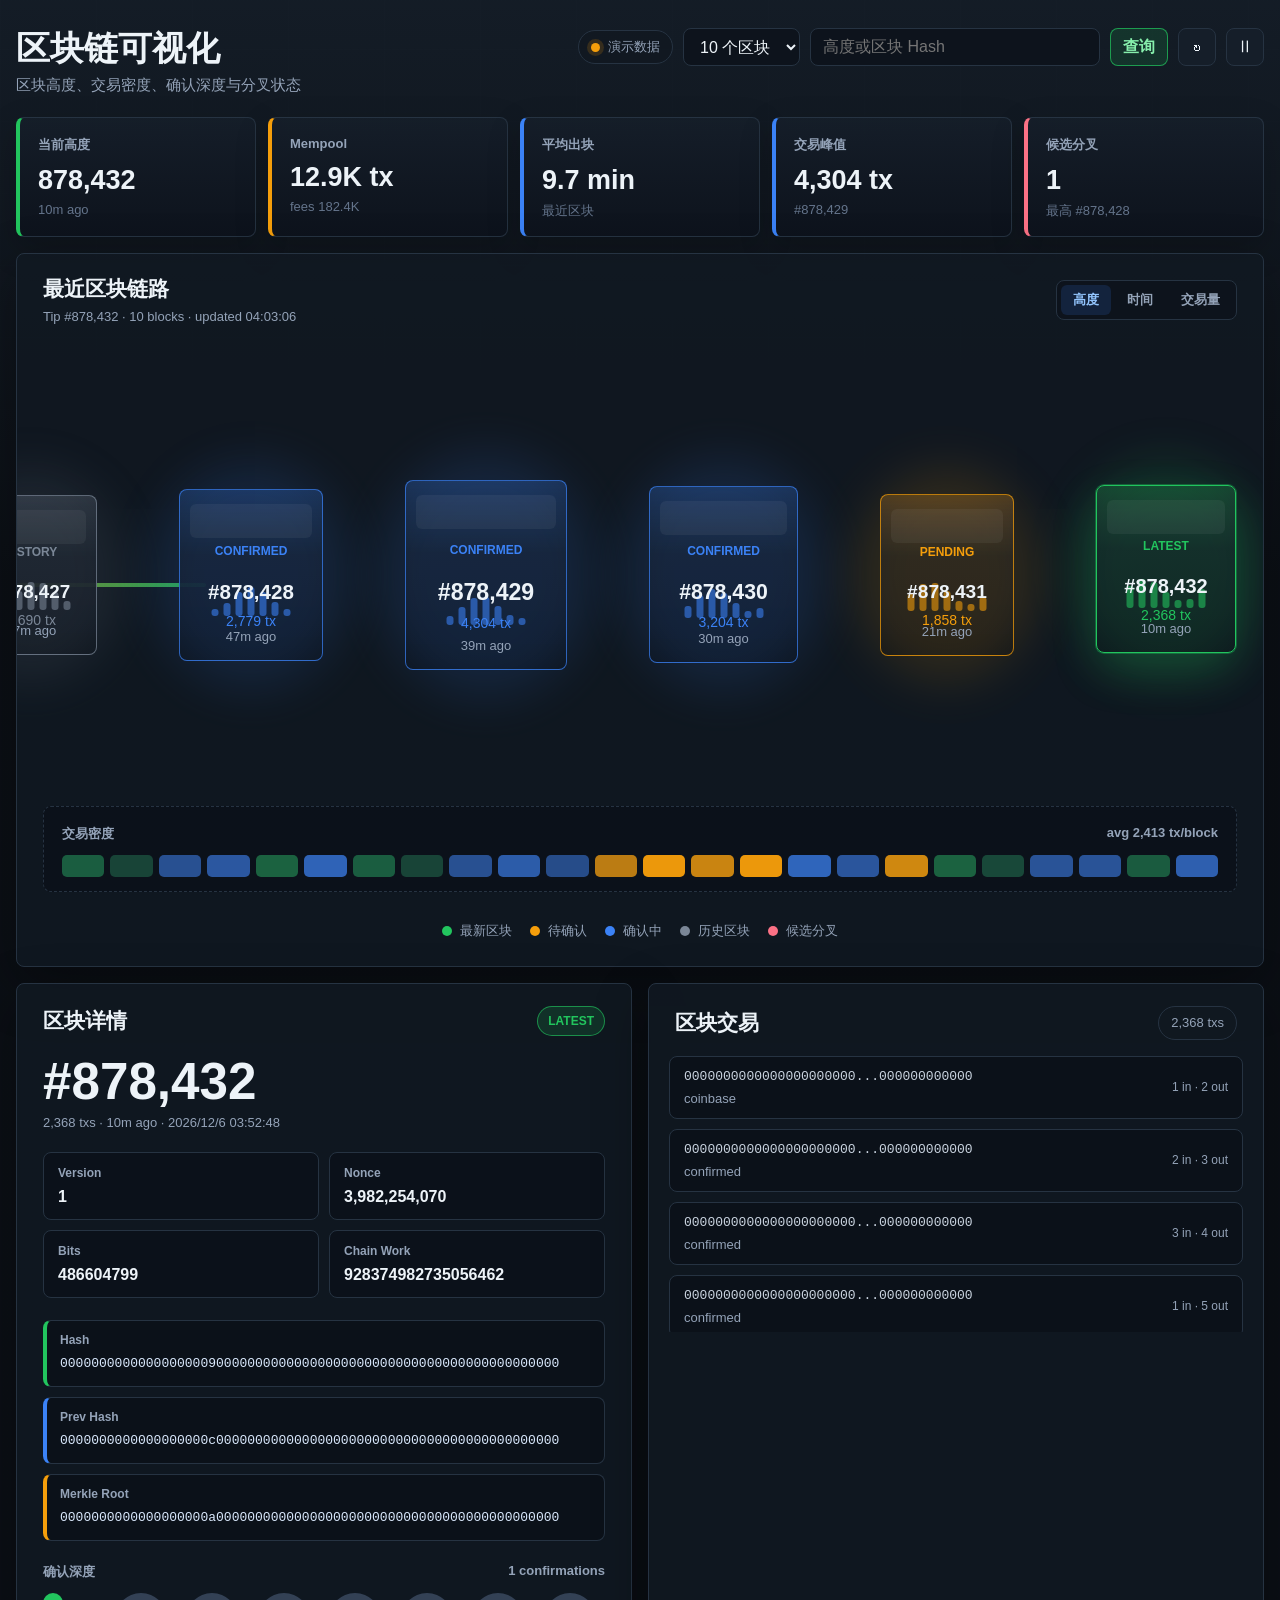
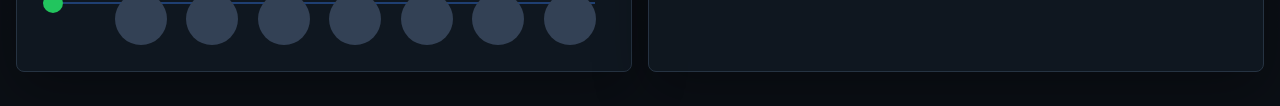
==== src/main/resources/static/block-visualization.html @ 15b97c46 "完善区块可视化、完善RBF手续费替换  待实现手续费估算 根据交易池繁忙和过去平均水平估算" ====
<!doctype html>
<html lang="zh-CN">
<head>
    <meta charset="utf-8">
    <meta name="viewport" content="width=device-width, initial-scale=1">
    <title>区块可视化</title>
    <style>
        :root {
            --bg: #0b0f15;
            --surface: #111821;
            --surface-2: #151e29;
            --surface-3: #1a2431;
            --line: #263342;
            --line-soft: rgba(148, 163, 184, 0.18);
            --text: #edf3f8;
            --muted: #94a3b8;
            --dim: #64748b;
            --green: #22c55e;
            --green-soft: rgba(34, 197, 94, 0.14);
            --amber: #f59e0b;
            --amber-soft: rgba(245, 158, 11, 0.16);
            --blue: #3b82f6;
            --blue-soft: rgba(59, 130, 246, 0.15);
            --red: #fb7185;
            --red-soft: rgba(251, 113, 133, 0.15);
            --gray-soft: rgba(148, 163, 184, 0.14);
            --shadow: 0 18px 55px rgba(0, 0, 0, 0.32);
        }

        * {
            box-sizing: border-box;
        }

        html {
            color-scheme: dark;
        }

        body {
            margin: 0;
            min-height: 100vh;
            background:
                linear-gradient(180deg, rgba(20, 30, 42, 0.84), rgba(11, 15, 21, 0.96) 34%, #0b0f15),
                repeating-linear-gradient(90deg, rgba(148, 163, 184, 0.045) 0 1px, transparent 1px 96px),
                repeating-linear-gradient(0deg, rgba(148, 163, 184, 0.04) 0 1px, transparent 1px 72px);
            color: var(--text);
            font-family: Inter, "Microsoft YaHei UI", "Microsoft YaHei", Arial, sans-serif;
            letter-spacing: 0;
        }

        button,
        input,
        select {
            font: inherit;
        }

        button {
            border: 1px solid var(--line);
            background: var(--surface-2);
            color: var(--text);
            min-height: 38px;
            border-radius: 8px;
            padding: 0 12px;
            cursor: pointer;
        }

        button:hover {
            border-color: rgba(148, 163, 184, 0.58);
            background: #1a2633;
        }

        button.primary {
            border-color: rgba(34, 197, 94, 0.72);
            background: rgba(34, 197, 94, 0.14);
            color: #86efac;
            font-weight: 700;
        }

        button.icon {
            width: 38px;
            padding: 0;
            display: inline-grid;
            place-items: center;
        }

        input,
        select {
            min-height: 38px;
            border: 1px solid var(--line);
            border-radius: 8px;
            background: #0d131c;
            color: var(--text);
            padding: 0 12px;
            outline: none;
        }

        input:focus,
        select:focus,
        button:focus-visible,
        .block-card:focus-visible {
            border-color: var(--blue);
            box-shadow: 0 0 0 3px rgba(59, 130, 246, 0.18);
        }

        .shell {
            width: min(1880px, calc(100vw - 32px));
            margin: 0 auto;
            padding: 28px 0 34px;
        }

        .topbar {
            display: flex;
            align-items: flex-start;
            justify-content: space-between;
            gap: 20px;
            margin-bottom: 22px;
        }

        h1,
        h2,
        h3,
        p {
            margin: 0;
        }

        h1 {
            font-size: 34px;
            line-height: 1.18;
        }

        .subtitle {
            margin-top: 8px;
            color: var(--muted);
            font-size: 15px;
        }

        .toolbar {
            display: flex;
            align-items: center;
            justify-content: flex-end;
            flex-wrap: wrap;
            gap: 10px;
        }

        .search {
            width: 290px;
        }

        .status-pill {
            display: inline-flex;
            align-items: center;
            gap: 8px;
            min-height: 34px;
            padding: 0 12px;
            border: 1px solid var(--line);
            border-radius: 999px;
            background: rgba(17, 24, 33, 0.8);
            color: var(--muted);
            font-size: 13px;
            white-space: nowrap;
        }

        .dot {
            width: 9px;
            height: 9px;
            border-radius: 50%;
            background: var(--dim);
            box-shadow: 0 0 0 4px rgba(100, 116, 139, 0.14);
        }

        .dot.live {
            background: var(--green);
            box-shadow: 0 0 0 4px rgba(34, 197, 94, 0.15);
        }

        .dot.mock {
            background: var(--amber);
            box-shadow: 0 0 0 4px rgba(245, 158, 11, 0.16);
        }

        .metrics {
            display: grid;
            grid-template-columns: repeat(5, minmax(160px, 1fr));
            gap: 12px;
            margin-bottom: 16px;
        }

        .metric {
            min-height: 112px;
            border: 1px solid var(--line);
            border-radius: 8px;
            background: linear-gradient(180deg, rgba(21, 30, 41, 0.94), rgba(13, 19, 28, 0.94));
            padding: 18px 18px 16px;
            box-shadow: 0 12px 34px rgba(0, 0, 0, 0.18);
        }

        .metric[data-tone="green"] {
            border-left: 4px solid var(--green);
        }

        .metric[data-tone="amber"] {
            border-left: 4px solid var(--amber);
        }

        .metric[data-tone="blue"] {
            border-left: 4px solid var(--blue);
        }

        .metric[data-tone="red"] {
            border-left: 4px solid var(--red);
        }

        .metric-label {
            color: var(--muted);
            font-size: 13px;
            font-weight: 700;
        }

        .metric-value {
            margin-top: 12px;
            font-size: 27px;
            font-weight: 800;
            line-height: 1.05;
        }

        .metric-sub {
            margin-top: 8px;
            color: var(--dim);
            font-size: 13px;
        }

        .layout {
            display: grid;
            grid-template-columns: minmax(0, 1fr) minmax(360px, 500px);
            gap: 16px;
            align-items: stretch;
        }

        .stage,
        .inspector,
        .tx-panel {
            border: 1px solid var(--line);
            border-radius: 8px;
            background: rgba(17, 24, 33, 0.88);
            box-shadow: var(--shadow);
        }

        .stage {
            min-height: 560px;
            overflow: hidden;
        }

        .stage-header,
        .inspector-header,
        .tx-header {
            display: flex;
            align-items: center;
            justify-content: space-between;
            gap: 16px;
            padding: 22px 26px 12px;
        }

        .stage-title h2,
        .inspector-header h2,
        .tx-header h2 {
            font-size: 21px;
            line-height: 1.2;
        }

        .meta-line {
            margin-top: 7px;
            color: var(--muted);
            font-size: 13px;
        }

        .segmented {
            display: inline-grid;
            grid-auto-flow: column;
            gap: 4px;
            padding: 4px;
            border: 1px solid var(--line);
            border-radius: 8px;
            background: #0d131c;
        }

        .segment {
            min-height: 30px;
            border: 0;
            border-radius: 6px;
            padding: 0 12px;
            background: transparent;
            color: var(--muted);
            font-size: 13px;
            font-weight: 700;
        }

        .segment.active {
            background: var(--blue-soft);
            color: #93c5fd;
        }

        .chain-wrap {
            position: relative;
            min-height: 380px;
            padding: 72px 32px 44px;
            overflow-x: auto;
            overflow-y: hidden;
        }

        .chain {
            position: relative;
            display: flex;
            align-items: center;
            gap: 82px;
            min-width: 1040px;
            padding: 72px 18px 92px;
        }

        .chain-line {
            position: absolute;
            left: 54px;
            right: 54px;
            top: 50%;
            height: 4px;
            border-radius: 999px;
            background: linear-gradient(90deg, rgba(100, 116, 139, 0.34), rgba(59, 130, 246, 0.7), rgba(245, 158, 11, 0.76), rgba(34, 197, 94, 0.78));
            transform: translateY(-50%);
        }

        .block-card {
            --accent: var(--dim);
            --accent-soft: var(--gray-soft);
            position: relative;
            width: var(--block-size);
            min-width: var(--block-size);
            height: calc(var(--block-size) + 28px);
            border: 1px solid color-mix(in srgb, var(--accent) 72%, transparent);
            border-radius: 8px;
            background:
                linear-gradient(180deg, color-mix(in srgb, var(--accent) 24%, transparent), rgba(18, 26, 36, 0.92) 38%, rgba(13, 19, 28, 0.95));
            color: var(--text);
            cursor: pointer;
            isolation: isolate;
            transition: transform 160ms ease, border-color 160ms ease, box-shadow 160ms ease;
        }

        .block-card::before {
            content: "";
            position: absolute;
            inset: -28px;
            z-index: -1;
            border-radius: 50%;
            background: color-mix(in srgb, var(--accent) 24%, transparent);
            filter: blur(24px);
            opacity: 0.55;
        }

        .block-card::after {
            content: "";
            position: absolute;
            inset: 14px 10px auto;
            height: 34px;
            border-radius: 6px;
            background: rgba(255, 255, 255, 0.05);
        }

        .block-card:hover,
        .block-card.selected {
            transform: translateY(-6px);
            border-color: var(--accent);
            box-shadow: 0 0 0 1px color-mix(in srgb, var(--accent) 35%, transparent), 0 18px 46px color-mix(in srgb, var(--accent) 20%, transparent);
        }

        .block-card.latest {
            --accent: var(--green);
            --accent-soft: var(--green-soft);
        }

        .block-card.pending {
            --accent: var(--amber);
            --accent-soft: var(--amber-soft);
        }

        .block-card.confirmed {
            --accent: var(--blue);
            --accent-soft: var(--blue-soft);
        }

        .block-card.history {
            --accent: #7b8797;
            --accent-soft: var(--gray-soft);
        }

        .block-card.orphan {
            --accent: var(--red);
            --accent-soft: var(--red-soft);
            position: absolute;
            left: 44%;
            top: 74%;
            width: 118px;
            min-width: 118px;
            height: 88px;
            border-style: dashed;
        }

        .fork-line {
            position: absolute;
            left: 36%;
            top: 56%;
            width: 210px;
            height: 92px;
            border-left: 3px dashed rgba(251, 113, 133, 0.58);
            border-bottom: 3px dashed rgba(251, 113, 133, 0.58);
            border-radius: 0 0 0 48px;
            transform: rotate(-16deg);
            transform-origin: left top;
        }

        .block-status {
            position: relative;
            z-index: 1;
            padding-top: 24px;
            text-align: center;
            color: var(--accent);
            font-size: 12px;
            font-weight: 800;
        }

        .block-height {
            position: relative;
            z-index: 1;
            margin-top: 22px;
            text-align: center;
            font-size: clamp(17px, calc(var(--block-size) / 7), 25px);
            font-weight: 850;
        }

        .block-txs {
            position: relative;
            z-index: 1;
            margin-top: 9px;
            text-align: center;
            color: var(--accent);
            font-size: 14px;
        }

        .block-time {
            position: absolute;
            left: 10px;
            right: 10px;
            bottom: 16px;
            color: var(--muted);
            text-align: center;
            font-size: 13px;
        }

        .spark {
            position: absolute;
            left: 50%;
            bottom: 44px;
            display: grid;
            grid-template-columns: repeat(7, 7px);
            align-items: end;
            gap: 5px;
            transform: translateX(-50%);
        }

        .spark span {
            display: block;
            height: var(--bar);
            min-height: 4px;
            border-radius: 3px;
            background: var(--accent);
            opacity: 0.58;
        }

        .heatmap {
            margin: 0 26px 24px;
            padding: 18px 18px 14px;
            border: 1px dashed var(--line);
            border-radius: 8px;
            background: rgba(8, 13, 20, 0.5);
        }

        .heatmap-title {
            display: flex;
            justify-content: space-between;
            gap: 12px;
            color: var(--muted);
            font-size: 13px;
            font-weight: 700;
            margin-bottom: 12px;
        }

        .heat-cells {
            display: grid;
            grid-template-columns: repeat(24, minmax(16px, 1fr));
            gap: 6px;
        }

        .heat-cell {
            height: 22px;
            border-radius: 5px;
            background: color-mix(in srgb, var(--heat-color) var(--heat), rgba(30, 41, 59, 0.58));
        }

        .legend {
            display: flex;
            align-items: center;
            justify-content: center;
            flex-wrap: wrap;
            gap: 18px;
            padding: 6px 20px 26px;
            color: var(--muted);
            font-size: 13px;
        }

        .legend-item {
            display: inline-flex;
            align-items: center;
            gap: 8px;
        }

        .legend-swatch {
            width: 10px;
            height: 10px;
            border-radius: 50%;
            background: var(--swatch);
        }

        .side {
            display: grid;
            grid-template-rows: auto minmax(240px, 1fr);
            gap: 16px;
        }

        .inspector {
            min-height: 500px;
        }

        .badge {
            display: inline-flex;
            align-items: center;
            min-height: 30px;
            padding: 0 10px;
            border: 1px solid color-mix(in srgb, var(--badge-color) 64%, transparent);
            border-radius: 999px;
            background: color-mix(in srgb, var(--badge-color) 15%, transparent);
            color: var(--badge-color);
            font-size: 12px;
            font-weight: 800;
            white-space: nowrap;
        }

        .inspector-body {
            padding: 8px 26px 26px;
        }

        .big-height {
            font-size: clamp(42px, 4vw, 60px);
            font-weight: 900;
            line-height: 1;
            margin-bottom: 8px;
        }

        .detail-grid {
            display: grid;
            grid-template-columns: repeat(2, minmax(0, 1fr));
            gap: 10px;
            margin: 22px 0;
        }

        .detail {
            border: 1px solid var(--line);
            border-radius: 8px;
            background: rgba(8, 13, 20, 0.46);
            padding: 13px 14px;
        }

        .detail-label {
            color: var(--muted);
            font-size: 12px;
            font-weight: 800;
        }

        .detail-value {
            margin-top: 8px;
            font-size: 16px;
            font-weight: 750;
            overflow-wrap: anywhere;
        }

        .hash-list {
            display: grid;
            gap: 10px;
            margin-top: 18px;
        }

        .hash-row {
            border: 1px solid var(--line);
            border-left: 4px solid var(--accent);
            border-radius: 8px;
            background: rgba(8, 13, 20, 0.52);
            padding: 12px 13px;
        }

        .hash-label {
            color: var(--muted);
            font-size: 12px;
            font-weight: 800;
        }

        .hash-value {
            margin-top: 7px;
            color: #dbeafe;
            font-family: Consolas, "SFMono-Regular", monospace;
            font-size: 13px;
            line-height: 1.55;
            overflow-wrap: anywhere;
        }

        .confirmations {
            margin-top: 22px;
        }

        .confirm-title {
            display: flex;
            justify-content: space-between;
            gap: 12px;
            color: var(--muted);
            font-size: 13px;
            font-weight: 800;
            margin-bottom: 12px;
        }

        .confirm-track {
            position: relative;
            display: grid;
            grid-template-columns: repeat(8, 1fr);
            gap: 10px;
        }

        .confirm-track::before {
            content: "";
            position: absolute;
            left: 10px;
            right: 10px;
            top: 9px;
            height: 2px;
            background: rgba(59, 130, 246, 0.38);
        }

        .confirm-dot {
            position: relative;
            z-index: 1;
            width: 20px;
            height: 20px;
            border-radius: 50%;
            background: var(--blue);
        }

        .confirm-dot.active {
            background: var(--green);
        }

        .confirm-dot.empty {
            background: #334155;
        }

        .tx-panel {
            min-height: 260px;
        }

        .tx-list {
            display: grid;
            gap: 10px;
            max-height: 280px;
            overflow: auto;
            padding: 4px 20px 22px;
        }

        .tx-item {
            display: grid;
            grid-template-columns: minmax(0, 1fr) auto;
            gap: 12px;
            align-items: center;
            border: 1px solid var(--line);
            border-radius: 8px;
            background: rgba(8, 13, 20, 0.52);
            padding: 12px 14px;
        }

        .tx-hash {
            color: #cbd5e1;
            font-family: Consolas, "SFMono-Regular", monospace;
            font-size: 13px;
            overflow-wrap: anywhere;
        }

        .tx-meta {
            color: var(--muted);
            font-size: 12px;
            white-space: nowrap;
        }

        .empty {
            padding: 26px;
            color: var(--muted);
            text-align: center;
        }

        @media (max-width: 1280px) {
            .layout {
                grid-template-columns: 1fr;
            }

            .side {
                grid-template-columns: 1fr 1fr;
                grid-template-rows: auto;
            }
        }

        @media (max-width: 900px) {
            .shell {
                width: min(100vw - 20px, 1880px);
                padding-top: 18px;
            }

            .topbar {
                display: grid;
            }

            .toolbar {
                justify-content: stretch;
            }

            .toolbar > * {
                flex: 1 1 auto;
            }

            .search {
                width: 100%;
            }

            .metrics {
                grid-template-columns: repeat(2, minmax(0, 1fr));
            }

            .side {
                grid-template-columns: 1fr;
            }

            .stage-header,
            .inspector-header,
            .tx-header {
                align-items: flex-start;
                flex-direction: column;
            }

            .chain-wrap {
                padding-left: 18px;
                padding-right: 18px;
            }
        }

        @media (max-width: 560px) {
            h1 {
                font-size: 28px;
            }

            .metrics,
            .detail-grid {
                grid-template-columns: 1fr;
            }

            .segmented {
                width: 100%;
            }

            .segment {
                padding: 0 8px;
            }
        }
    </style>
</head>
<body>
<main class="shell">
    <header class="topbar">
        <div>
            <h1>区块链可视化</h1>
            <p class="subtitle">区块高度、交易密度、确认深度与分叉状态</p>
        </div>
        <div class="toolbar">
            <span class="status-pill" id="sourceStatus"><span class="dot" id="sourceDot"></span><span id="sourceText">准备加载</span></span>
            <select id="blockCount" aria-label="显示区块数量">
                <option value="6">6 个区块</option>
                <option value="10" selected>10 个区块</option>
                <option value="16">16 个区块</option>
            </select>
            <input class="search" id="searchInput" placeholder="高度或区块 Hash" autocomplete="off">
            <button class="primary" id="searchBtn" type="button">查询</button>
            <button class="icon" id="refreshBtn" type="button" aria-label="刷新">↻</button>
            <button class="icon" id="autoBtn" type="button" aria-label="自动刷新">Ⅱ</button>
        </div>
    </header>

    <section class="metrics" aria-label="链上指标">
        <article class="metric" data-tone="green">
            <div class="metric-label">当前高度</div>
            <div class="metric-value" id="metricHeight">--</div>
            <div class="metric-sub" id="metricHeightSub">--</div>
        </article>
        <article class="metric" data-tone="amber">
            <div class="metric-label">Mempool</div>
            <div class="metric-value" id="metricMempool">--</div>
            <div class="metric-sub" id="metricMempoolSub">--</div>
        </article>
        <article class="metric" data-tone="blue">
            <div class="metric-label">平均出块</div>
            <div class="metric-value" id="metricInterval">--</div>
            <div class="metric-sub">最近区块</div>
        </article>
        <article class="metric" data-tone="blue">
            <div class="metric-label">交易峰值</div>
            <div class="metric-value" id="metricPeak">--</div>
            <div class="metric-sub" id="metricPeakSub">--</div>
        </article>
        <article class="metric" data-tone="red">
            <div class="metric-label">候选分叉</div>
            <div class="metric-value" id="metricOrphans">--</div>
            <div class="metric-sub" id="metricOrphansSub">--</div>
        </article>
    </section>

    <section class="layout">
        <section class="stage" aria-label="区块链路">
            <div class="stage-header">
                <div class="stage-title">
                    <h2>最近区块链路</h2>
                    <p class="meta-line" id="chainMeta">--</p>
                </div>
                <div class="segmented" aria-label="排序方式">
                    <button class="segment active" data-view="height" type="button">高度</button>
                    <button class="segment" data-view="time" type="button">时间</button>
                    <button class="segment" data-view="tx" type="button">交易量</button>
                </div>
            </div>

            <div class="chain-wrap">
                <div class="chain" id="chain">
                    <div class="chain-line"></div>
                </div>
            </div>

            <div class="heatmap">
                <div class="heatmap-title">
                    <span>交易密度</span>
                    <span id="heatMeta">--</span>
                </div>
                <div class="heat-cells" id="heatCells"></div>
            </div>

            <div class="legend">
                <span class="legend-item"><span class="legend-swatch" style="--swatch: var(--green)"></span>最新区块</span>
                <span class="legend-item"><span class="legend-swatch" style="--swatch: var(--amber)"></span>待确认</span>
                <span class="legend-item"><span class="legend-swatch" style="--swatch: var(--blue)"></span>确认中</span>
                <span class="legend-item"><span class="legend-swatch" style="--swatch: #7b8797"></span>历史区块</span>
                <span class="legend-item"><span class="legend-swatch" style="--swatch: var(--red)"></span>候选分叉</span>
            </div>
        </section>

        <aside class="side">
            <section class="inspector" aria-label="区块详情">
                <div class="inspector-header">
                    <h2>区块详情</h2>
                    <span class="badge" id="detailBadge" style="--badge-color: var(--green)">LATEST</span>
                </div>
                <div class="inspector-body" id="inspectorBody"></div>
            </section>

            <section class="tx-panel" aria-label="交易列表">
                <div class="tx-header">
                    <h2>区块交易</h2>
                    <span class="status-pill" id="txCountLabel">--</span>
                </div>
                <div class="tx-list" id="txList"></div>
            </section>
        </aside>
    </section>
</main>

<script>
    const state = {
        blocks: [],
        orphans: [],
        selectedHash: null,
        view: 'height',
        autoRefresh: true,
        timer: null,
        source: 'mock',
        mempool: null
    };

    const els = {
        chain: document.getElementById('chain'),
        heatCells: document.getElementById('heatCells'),
        sourceStatus: document.getElementById('sourceStatus'),
        sourceDot: document.getElementById('sourceDot'),
        sourceText: document.getElementById('sourceText'),
        blockCount: document.getElementById('blockCount'),
        searchInput: document.getElementById('searchInput'),
        searchBtn: document.getElementById('searchBtn'),
        refreshBtn: document.getElementById('refreshBtn'),
        autoBtn: document.getElementById('autoBtn'),
        chainMeta: document.getElementById('chainMeta'),
        heatMeta: document.getElementById('heatMeta'),
        inspectorBody: document.getElementById('inspectorBody'),
        detailBadge: document.getElementById('detailBadge'),
        txList: document.getElementById('txList'),
        txCountLabel: document.getElementById('txCountLabel'),
        metricHeight: document.getElementById('metricHeight'),
        metricHeightSub: document.getElementById('metricHeightSub'),
        metricMempool: document.getElementById('metricMempool'),
        metricMempoolSub: document.getElementById('metricMempoolSub'),
        metricInterval: document.getElementById('metricInterval'),
        metricPeak: document.getElementById('metricPeak'),
        metricPeakSub: document.getElementById('metricPeakSub'),
        metricOrphans: document.getElementById('metricOrphans'),
        metricOrphansSub: document.getElementById('metricOrphansSub')
    };

    function number(value) {
        const num = Number(value);
        return Number.isFinite(num) ? num.toLocaleString('zh-CN') : '--';
    }

    function compact(value) {
        const num = Number(value);
        if (!Number.isFinite(num)) return '--';
        if (num >= 1000000) return `${(num / 1000000).toFixed(1)}M`;
        if (num >= 10000) return `${(num / 1000).toFixed(1)}K`;
        return num.toLocaleString('zh-CN');
    }

    function hashShort(hash, head = 18, tail = 10) {
        if (!hash) return '--';
        const text = String(hash);
        if (text.length <= head + tail + 3) return text;
        return `${text.slice(0, head)}...${text.slice(-tail)}`;
    }

    function formatAge(seconds) {
        const value = Number(seconds);
        if (!Number.isFinite(value) || value <= 0) return '--';
        const now = Date.now() / 1000;
        const diff = Math.max(0, now - value);
        if (diff < 60) return `${Math.round(diff)}s`;
        if (diff < 3600) return `${Math.round(diff / 60)}m`;
        if (diff < 86400) return `${Math.round(diff / 3600)}h`;
        return `${Math.round(diff / 86400)}d`;
    }

    function formatTime(seconds) {
        const value = Number(seconds);
        if (!Number.isFinite(value) || value <= 0) return '--';
        return new Date(value * 1000).toLocaleString('zh-CN', {hour12: false});
    }

    function readTxCount(block) {
        if (!block) return 0;
        if (Number.isFinite(Number(block.txCount))) return Number(block.txCount);
        if (Array.isArray(block.transactions)) return block.transactions.length;
        return 0;
    }

    function normalizeBlock(raw, index, latestHeight) {
        const height = Number(raw.height ?? raw.blockHeight ?? 0);
        const hash = String(raw.hash ?? raw.blockHash ?? makeHash(height + index));
        const txCount = readTxCount(raw);
        const time = Number(raw.time ?? raw.timestamp ?? Math.floor(Date.now() / 1000) - (latestHeight - height) * 600);
        const confirmations = Math.max(0, latestHeight - height + 1);
        let status = 'history';
        if (confirmations <= 1) status = 'latest';
        else if (confirmations <= 2) status = 'pending';
        else if (confirmations <= 5) status = 'confirmed';
        return {
            ...raw,
            height,
            hash,
            previousHash: raw.previousHash ?? raw.prevHash ?? raw.prevBlockHash ?? '',
            merkleRoot: raw.merkleRoot ?? raw.merkleHash ?? '',
            time,
            txCount,
            confirmations,
            status,
            version: raw.version ?? raw.blockHeader?.version ?? '--',
            bits: raw.bits ?? raw.blockHeader?.bits ?? '--',
            nonce: raw.nonce ?? raw.blockHeader?.nonce ?? '--',
            chainWorkDecimal: raw.chainWorkDecimal ?? raw.chainWork ?? '--',
            transactions: Array.isArray(raw.transactions) ? raw.transactions : []
        };
    }

    async function fetchJson(url) {
        const response = await fetch(url, {cache: 'no-store'});
        if (!response.ok) throw new Error(`${response.status} ${response.statusText}`);
        return response.json();
    }

    async function loadLiveData() {
        const latest = await fetchJson('/chain/getMainLatestBlock');
        const latestHeight = Number(latest.height);
        if (!Number.isFinite(latestHeight) || latestHeight <= 0) {
            throw new Error('latest block has no height');
        }

        const count = Number(els.blockCount.value);
        const start = Math.max(0, latestHeight - count + 1);
        let blocks = await fetchJson(`/chain/getBlocksByPage?start=${start}&end=${latestHeight}`);
        if (!Array.isArray(blocks) || blocks.length === 0) {
            blocks = [latest];
        }

        let orphans = [];
        try {
            const orphanResponse = await fetchJson('/chain/getOrphanBlocks');
            orphans = Array.isArray(orphanResponse) ? orphanResponse : [];
        } catch (error) {
            orphans = [];
        }

        let mempool = null;
        try {
            mempool = await fetchJson('/txpool/status');
        } catch (error) {
            mempool = null;
        }

        state.blocks = blocks
            .map((block, index) => normalizeBlock(block, index, latestHeight))
            .sort((a, b) => a.height - b.height);
        state.orphans = orphans.map((block, index) => ({
            ...normalizeBlock(block, index, latestHeight),
            status: 'orphan'
        }));
        state.mempool = mempool;
        state.source = 'live';
        if (!state.selectedHash || !state.blocks.some(block => block.hash === state.selectedHash)) {
            state.selectedHash = state.blocks[state.blocks.length - 1]?.hash ?? null;
        }
    }

    function makeMockBlocks() {
        const now = Math.floor(Date.now() / 1000);
        const base = 878423;
        const txs = [1188, 2460, 1732, 2543, 1690, 2779, 4304, 3204, 1858, 2368, 1420, 3910, 2105, 1764, 2960, 3318];
        const count = Number(els.blockCount.value);
        const latestHeight = base + count - 1;
        state.blocks = Array.from({length: count}, (_, index) => {
            const height = base + index;
            const txCount = txs[index % txs.length];
            return normalizeBlock({
                height,
                hash: makeHash(height),
                previousHash: makeHash(height - 1),
                merkleRoot: makeHash(height + 501),
                time: now - (count - index) * 585 - Math.round(Math.sin(index) * 80),
                txCount,
                version: 1,
                bits: 486604799,
                nonce: 3982411507 - index * 17493,
                chainWorkDecimal: String(928374982734982734n + BigInt(index) * 8192n),
                transactions: makeMockTxs(height, txCount)
            }, index, latestHeight);
        });
        state.orphans = [
            normalizeBlock({
                height: latestHeight - 4,
                hash: makeHash(latestHeight + 77),
                previousHash: state.blocks[Math.max(0, count - 6)]?.hash,
                merkleRoot: makeHash(latestHeight + 578),
                time: now - 2600,
                txCount: 947,
                version: 1,
                bits: 486604799,
                nonce: 285147921,
                transactions: makeMockTxs(latestHeight + 77, 947)
            }, 0, latestHeight)
        ].map(block => ({...block, status: 'orphan'}));
        state.mempool = {totalTransactions: 12931, pendingCount: 12931, totalFees: 182400};
        state.source = 'mock';
        state.selectedHash = state.blocks[state.blocks.length - 1]?.hash ?? null;
    }

    function makeHash(seed) {
        let value = Math.abs(Number(seed) || 1);
        let text = '0000000000000000000';
        for (let i = 0; i < 45; i += 1) {
            value = (value * 1103515245 + 12345 + i) >>> 0;
            text += (value % 16).toString(16);
        }
        return text.slice(0, 64).padEnd(64, '0');
    }

    function makeMockTxs(height, txCount) {
        const size = Math.min(8, Math.max(3, Math.round(txCount / 620)));
        return Array.from({length: size}, (_, index) => ({
            txId: makeHash(height * 100 + index),
            inputs: Array.from({length: 1 + (index % 3)}),
            outputs: Array.from({length: 2 + (index % 4)}),
            fee: 120 + index * 41,
            statusStr: index === 0 ? 'coinbase' : 'confirmed'
        }));
    }

    async function loadData() {
        setSource('loading');
        try {
            await loadLiveData();
        } catch (error) {
            makeMockBlocks();
        }
        render();
    }

    function setSource(mode) {
        els.sourceDot.className = 'dot';
        if (mode === 'loading') {
            els.sourceText.textContent = '加载中';
            return;
        }
        if (state.source === 'live') {
            els.sourceDot.classList.add('live');
            els.sourceText.textContent = '实时接口';
        } else {
            els.sourceDot.classList.add('mock');
            els.sourceText.textContent = '演示数据';
        }
    }

    function render() {
        setSource(state.source);
        const blocks = sortedBlocks();
        renderMetrics(blocks);
        renderChain(blocks);
        renderHeatmap(blocks);
        renderInspector(selectedBlock(blocks));
    }

    function sortedBlocks() {
        const blocks = [...state.blocks];
        if (state.view === 'time') {
            return blocks.sort((a, b) => a.time - b.time);
        }
        if (state.view === 'tx') {
            return blocks.sort((a, b) => a.txCount - b.txCount);
        }
        return blocks.sort((a, b) => a.height - b.height);
    }

    function selectedBlock(blocks = state.blocks) {
        return blocks.find(block => block.hash === state.selectedHash)
            || state.blocks.find(block => block.hash === state.selectedHash)
            || state.orphans.find(block => block.hash === state.selectedHash)
            || state.blocks[state.blocks.length - 1]
            || null;
    }

    function renderMetrics(blocks) {
        const latest = [...blocks].sort((a, b) => b.height - a.height)[0];
        const peak = [...blocks].sort((a, b) => b.txCount - a.txCount)[0];
        const intervals = blocks.slice(1).map((block, index) => Math.abs(block.time - blocks[index].time)).filter(Boolean);
        const avg = intervals.length ? intervals.reduce((sum, value) => sum + value, 0) / intervals.length : 0;
        const mempoolCount = state.mempool?.totalTransactions ?? state.mempool?.pendingCount ?? state.mempool?.txCount ?? 0;

        els.metricHeight.textContent = latest ? number(latest.height) : '--';
        els.metricHeightSub.textContent = latest ? `${formatAge(latest.time)} ago` : '--';
        els.metricMempool.textContent = mempoolCount ? `${compact(mempoolCount)} tx` : '--';
        els.metricMempoolSub.textContent = state.mempool?.totalFees ? `fees ${compact(state.mempool.totalFees)}` : '等待打包';
        els.metricInterval.textContent = avg ? `${(avg / 60).toFixed(1)} min` : '--';
        els.metricPeak.textContent = peak ? `${compact(peak.txCount)} tx` : '--';
        els.metricPeakSub.textContent = peak ? `#${number(peak.height)}` : '--';
        els.metricOrphans.textContent = number(state.orphans.length);
        els.metricOrphansSub.textContent = state.orphans.length ? `最高 #${number(Math.max(...state.orphans.map(block => block.height)))}` : '主链稳定';
        els.chainMeta.textContent = latest ? `Tip #${number(latest.height)} · ${blocks.length} blocks · updated ${new Date().toLocaleTimeString('zh-CN', {hour12: false})}` : '--';
    }

    function renderChain(blocks) {
        els.chain.innerHTML = '<div class="chain-line"></div>';
        const maxTx = Math.max(1, ...blocks.map(block => block.txCount));
        let selectedElement = null;

        blocks.forEach(block => {
            const size = 112 + Math.round((block.txCount / maxTx) * 50);
            const button = document.createElement('button');
            button.type = 'button';
            button.className = `block-card ${block.status}${block.hash === state.selectedHash ? ' selected' : ''}`;
            button.style.setProperty('--block-size', `${size}px`);
            button.setAttribute('aria-label', `区块 ${block.height}`);
            button.innerHTML = blockTemplate(block);
            button.addEventListener('click', () => {
                state.selectedHash = block.hash;
                render();
            });
            els.chain.appendChild(button);
            if (block.hash === state.selectedHash) {
                selectedElement = button;
            }
        });

        if (state.orphans.length) {
            const fork = document.createElement('div');
            fork.className = 'fork-line';
            els.chain.appendChild(fork);

            const orphan = state.orphans[0];
            const button = document.createElement('button');
            button.type = 'button';
            button.className = `block-card orphan${orphan.hash === state.selectedHash ? ' selected' : ''}`;
            button.style.setProperty('--block-size', '118px');
            button.setAttribute('aria-label', `候选分叉 ${orphan.height}`);
            button.innerHTML = `
                <div class="block-status">STALE</div>
                <div class="block-height">#${number(orphan.height)}</div>
                <div class="block-time">${compact(orphan.txCount)} tx</div>
            `;
            button.addEventListener('click', () => {
                state.selectedHash = orphan.hash;
                renderInspector(orphan);
                document.querySelectorAll('.block-card').forEach(item => item.classList.remove('selected'));
                button.classList.add('selected');
                centerSelectedBlock(button);
            });
            els.chain.appendChild(button);
            if (orphan.hash === state.selectedHash) {
                selectedElement = button;
            }
        }

        centerSelectedBlock(selectedElement);
    }

    function centerSelectedBlock(element) {
        if (!element) return;
        window.requestAnimationFrame(() => {
            const wrap = element.closest('.chain-wrap');
            if (!wrap) return;
            wrap.scrollLeft = element.offsetLeft - (wrap.clientWidth - element.offsetWidth) / 2;
        });
    }

    function blockTemplate(block) {
        const label = {
            latest: 'LATEST',
            pending: 'PENDING',
            confirmed: 'CONFIRMED',
            history: 'HISTORY'
        }[block.status] || 'BLOCK';
        const bars = Array.from({length: 7}, (_, index) => {
            const value = 7 + Math.round(((Math.sin(block.height * 0.45 + index) + 1) / 2) * 22);
            return `<span style="--bar:${value}px"></span>`;
        }).join('');
        return `
            <div class="block-status">${label}</div>
            <div class="block-height">#${number(block.height)}</div>
            <div class="block-txs">${compact(block.txCount)} tx</div>
            <div class="spark">${bars}</div>
            <div class="block-time">${formatAge(block.time)} ago</div>
        `;
    }

    function renderHeatmap(blocks) {
        els.heatCells.innerHTML = '';
        const values = blocks.flatMap(block => {
            const base = Math.max(8, Math.min(96, Math.round(block.txCount / 45)));
            return [base, Math.max(8, base - 16), Math.min(96, base + 12)];
        }).slice(-24);
        const padded = values.length ? values : Array.from({length: 24}, () => 10);
        while (padded.length < 24) padded.unshift(10);
        padded.forEach(value => {
            const cell = document.createElement('span');
            const color = value > 72 ? 'var(--amber)' : value > 44 ? 'var(--blue)' : 'var(--green)';
            cell.className = 'heat-cell';
            cell.style.setProperty('--heat', `${Math.max(18, value)}%`);
            cell.style.setProperty('--heat-color', color);
            els.heatCells.appendChild(cell);
        });
        const avg = blocks.length ? Math.round(blocks.reduce((sum, block) => sum + block.txCount, 0) / blocks.length) : 0;
        els.heatMeta.textContent = avg ? `avg ${compact(avg)} tx/block` : '--';
    }

    function renderInspector(block) {
        if (!block) {
            els.inspectorBody.innerHTML = '<div class="empty">暂无区块数据</div>';
            els.txList.innerHTML = '<div class="empty">暂无交易</div>';
            return;
        }
        const badge = {
            latest: ['LATEST', 'var(--green)'],
            pending: ['PENDING', 'var(--amber)'],
            confirmed: ['CONFIRMED', 'var(--blue)'],
            history: ['HISTORY', '#94a3b8'],
            orphan: ['STALE', 'var(--red)']
        }[block.status] || ['BLOCK', '#94a3b8'];
        els.detailBadge.textContent = badge[0];
        els.detailBadge.style.setProperty('--badge-color', badge[1]);

        els.inspectorBody.innerHTML = `
            <div class="big-height">#${number(block.height)}</div>
            <p class="meta-line">${number(block.txCount)} txs · ${formatAge(block.time)} ago · ${formatTime(block.time)}</p>
            <div class="detail-grid">
                <div class="detail">
                    <div class="detail-label">Version</div>
                    <div class="detail-value">${block.version ?? '--'}</div>
                </div>
                <div class="detail">
                    <div class="detail-label">Nonce</div>
                    <div class="detail-value">${number(block.nonce)}</div>
                </div>
                <div class="detail">
                    <div class="detail-label">Bits</div>
                    <div class="detail-value">${block.bits ?? '--'}</div>
                </div>
                <div class="detail">
                    <div class="detail-label">Chain Work</div>
                    <div class="detail-value">${hashShort(block.chainWorkDecimal, 9, 8)}</div>
                </div>
            </div>
            <div class="hash-list">
                ${hashRow('Hash', block.hash, 'var(--green)')}
                ${hashRow('Prev Hash', block.previousHash, 'var(--blue)')}
                ${hashRow('Merkle Root', block.merkleRoot, 'var(--amber)')}
            </div>
            <div class="confirmations">
                <div class="confirm-title">
                    <span>确认深度</span>
                    <span>${number(block.confirmations)} confirmations</span>
                </div>
                <div class="confirm-track">
                    ${Array.from({length: 8}, (_, index) => `<span class="confirm-dot ${index === 0 ? 'active' : index < block.confirmations ? '' : 'empty'}"></span>`).join('')}
                </div>
            </div>
        `;
        renderTransactions(block);
    }

    function hashRow(label, value, color) {
        return `
            <div class="hash-row" style="--accent:${color}">
                <div class="hash-label">${label}</div>
                <div class="hash-value">${value || '--'}</div>
            </div>
        `;
    }

    function renderTransactions(block) {
        const transactions = Array.isArray(block.transactions) ? block.transactions.slice(0, 12) : [];
        els.txCountLabel.textContent = `${number(block.txCount)} txs`;
        if (!transactions.length) {
            els.txList.innerHTML = '<div class="empty">该接口未返回交易明细</div>';
            return;
        }
        els.txList.innerHTML = transactions.map((tx, index) => {
            const txId = tx.txId || tx.hash || makeHash(block.height * 1000 + index);
            const inputs = Array.isArray(tx.inputs) ? tx.inputs.length : 0;
            const outputs = Array.isArray(tx.outputs) ? tx.outputs.length : 0;
            return `
                <article class="tx-item">
                    <div>
                        <div class="tx-hash">${hashShort(txId, 22, 12)}</div>
                        <div class="meta-line">${tx.statusStr || 'confirmed'}</div>
                    </div>
                    <div class="tx-meta">${inputs} in · ${outputs} out</div>
                </article>
            `;
        }).join('');
    }

    async function searchBlock() {
        const query = els.searchInput.value.trim();
        if (!query) return;
        setSource('loading');
        try {
            const isHeight = /^\d+$/.test(query);
            const block = await fetchJson(isHeight ? `/chain/getBlockByHeight?height=${query}` : `/chain/getBlockByHash?hash=${encodeURIComponent(query)}`);
            const latestHeight = Math.max(Number(block.height), ...state.blocks.map(item => item.height));
            const normalized = normalizeBlock(block, 0, latestHeight);
            const exists = state.blocks.some(item => item.hash === normalized.hash);
            if (!exists) {
                state.blocks = [...state.blocks.slice(1), normalized].sort((a, b) => a.height - b.height);
            }
            state.selectedHash = normalized.hash;
            state.source = 'live';
            render();
        } catch (error) {
            const hit = [...state.blocks, ...state.orphans].find(block => String(block.height) === query || block.hash === query);
            if (hit) {
                state.selectedHash = hit.hash;
                render();
            } else {
                state.source = 'mock';
                render();
                els.sourceText.textContent = '未找到';
            }
        }
    }

    function startTimer() {
        window.clearInterval(state.timer);
        if (state.autoRefresh) {
            state.timer = window.setInterval(loadData, 15000);
        }
        els.autoBtn.textContent = state.autoRefresh ? 'Ⅱ' : '▶';
    }

    document.querySelectorAll('.segment').forEach(button => {
        button.addEventListener('click', () => {
            document.querySelectorAll('.segment').forEach(item => item.classList.remove('active'));
            button.classList.add('active');
            state.view = button.dataset.view;
            render();
        });
    });

    els.refreshBtn.addEventListener('click', loadData);
    els.blockCount.addEventListener('change', loadData);
    els.searchBtn.addEventListener('click', searchBlock);
    els.searchInput.addEventListener('keydown', event => {
        if (event.key === 'Enter') searchBlock();
    });
    els.autoBtn.addEventListener('click', () => {
        state.autoRefresh = !state.autoRefresh;
        startTimer();
    });

    loadData();
    startTimer();
</script>
</body>
</html>
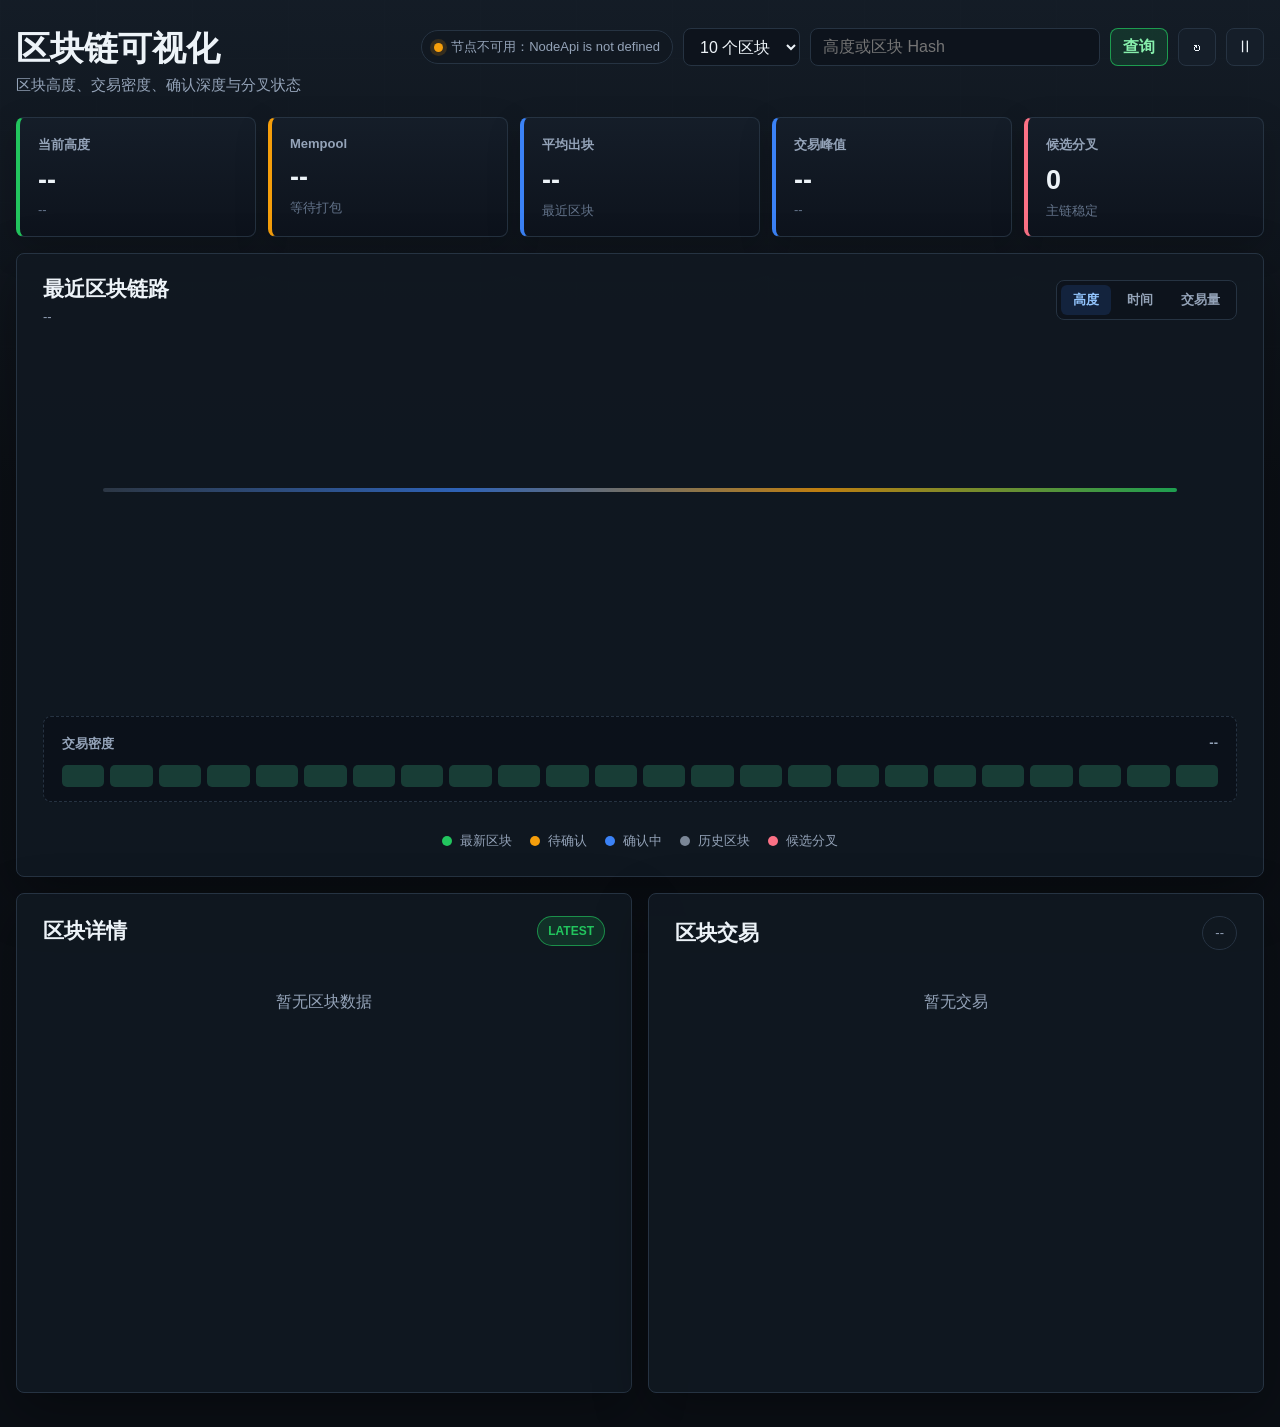
==== commit 5c564d18: "完善共识存储与网络安全，补充部署运维和验证流程" ====
--- a/src/main/resources/static/block-visualization.html
+++ b/src/main/resources/static/block-visualization.html
@@ -781,6 +781,7 @@
             }
         }
     </style>
+<script src="/node-api.js"></script>
 </head>
 <body>
 <main class="shell">
@@ -896,7 +897,7 @@
         view: 'height',
         autoRefresh: true,
         timer: null,
-        source: 'mock',
+        source: 'unavailable',
         mempool: null
     };
 
@@ -944,8 +945,8 @@
     function hashShort(hash, head = 18, tail = 10) {
         if (!hash) return '--';
         const text = String(hash);
-        if (text.length <= head + tail + 3) return text;
-        return `${text.slice(0, head)}...${text.slice(-tail)}`;
+        if (text.length <= head + tail + 3) return NodeApi.escape(text);
+        return NodeApi.escape(`${text.slice(0, head)}...${text.slice(-tail)}`);
     }
 
     function formatAge(seconds) {
@@ -974,9 +975,9 @@
 
     function normalizeBlock(raw, index, latestHeight) {
         const height = Number(raw.height ?? raw.blockHeight ?? 0);
-        const hash = String(raw.hash ?? raw.blockHash ?? makeHash(height + index));
+        const hash = String(raw.hash ?? raw.blockHash ?? '');
         const txCount = readTxCount(raw);
-        const time = Number(raw.time ?? raw.timestamp ?? Math.floor(Date.now() / 1000) - (latestHeight - height) * 600);
+        const time = Number(raw.time ?? raw.timestamp ?? 0);
         const confirmations = Math.max(0, latestHeight - height + 1);
         let status = 'history';
         if (confirmations <= 1) status = 'latest';
@@ -1001,7 +1002,7 @@
     }
 
     async function fetchJson(url) {
-        const response = await fetch(url, {cache: 'no-store'});
+        const response = await NodeApi.fetch(url, {cache: 'no-store'});
         if (!response.ok) throw new Error(`${response.status} ${response.statusText}`);
         return response.json();
     }
@@ -1009,7 +1010,7 @@
     async function loadLiveData() {
         const latest = await fetchJson('/chain/getMainLatestBlock');
         const latestHeight = Number(latest.height);
-        if (!Number.isFinite(latestHeight) || latestHeight <= 0) {
+        if (!Number.isFinite(latestHeight) || latestHeight < 0) {
             throw new Error('latest block has no height');
         }
 
@@ -1117,7 +1118,8 @@
         try {
             await loadLiveData();
         } catch (error) {
-            makeMockBlocks();
+            state.source = 'unavailable';
+            state.error = error.message;
         }
         render();
     }
@@ -1133,7 +1135,7 @@
             els.sourceText.textContent = '实时接口';
         } else {
             els.sourceDot.classList.add('mock');
-            els.sourceText.textContent = '演示数据';
+            els.sourceText.textContent = '节点不可用：' + (state.error || '等待连接');
         }
     }
 
@@ -1310,7 +1312,7 @@
             <div class="detail-grid">
                 <div class="detail">
                     <div class="detail-label">Version</div>
-                    <div class="detail-value">${block.version ?? '--'}</div>
+                    <div class="detail-value">${number(block.version)}</div>
                 </div>
                 <div class="detail">
                     <div class="detail-label">Nonce</div>
@@ -1318,7 +1320,7 @@
                 </div>
                 <div class="detail">
                     <div class="detail-label">Bits</div>
-                    <div class="detail-value">${block.bits ?? '--'}</div>
+                    <div class="detail-value">${number(block.bits)}</div>
                 </div>
                 <div class="detail">
                     <div class="detail-label">Chain Work</div>
@@ -1347,7 +1349,7 @@
         return `
             <div class="hash-row" style="--accent:${color}">
                 <div class="hash-label">${label}</div>
-                <div class="hash-value">${value || '--'}</div>
+                <div class="hash-value">${NodeApi.escape(value || '--')}</div>
             </div>
         `;
     }
@@ -1360,14 +1362,14 @@
             return;
         }
         els.txList.innerHTML = transactions.map((tx, index) => {
-            const txId = tx.txId || tx.hash || makeHash(block.height * 1000 + index);
+            const txId = tx.txId || tx.hash || '--';
             const inputs = Array.isArray(tx.inputs) ? tx.inputs.length : 0;
             const outputs = Array.isArray(tx.outputs) ? tx.outputs.length : 0;
             return `
                 <article class="tx-item">
                     <div>
                         <div class="tx-hash">${hashShort(txId, 22, 12)}</div>
-                        <div class="meta-line">${tx.statusStr || 'confirmed'}</div>
+                        <div class="meta-line">${NodeApi.escape(tx.statusStr || 'confirmed')}</div>
                     </div>
                     <div class="tx-meta">${inputs} in · ${outputs} out</div>
                 </article>
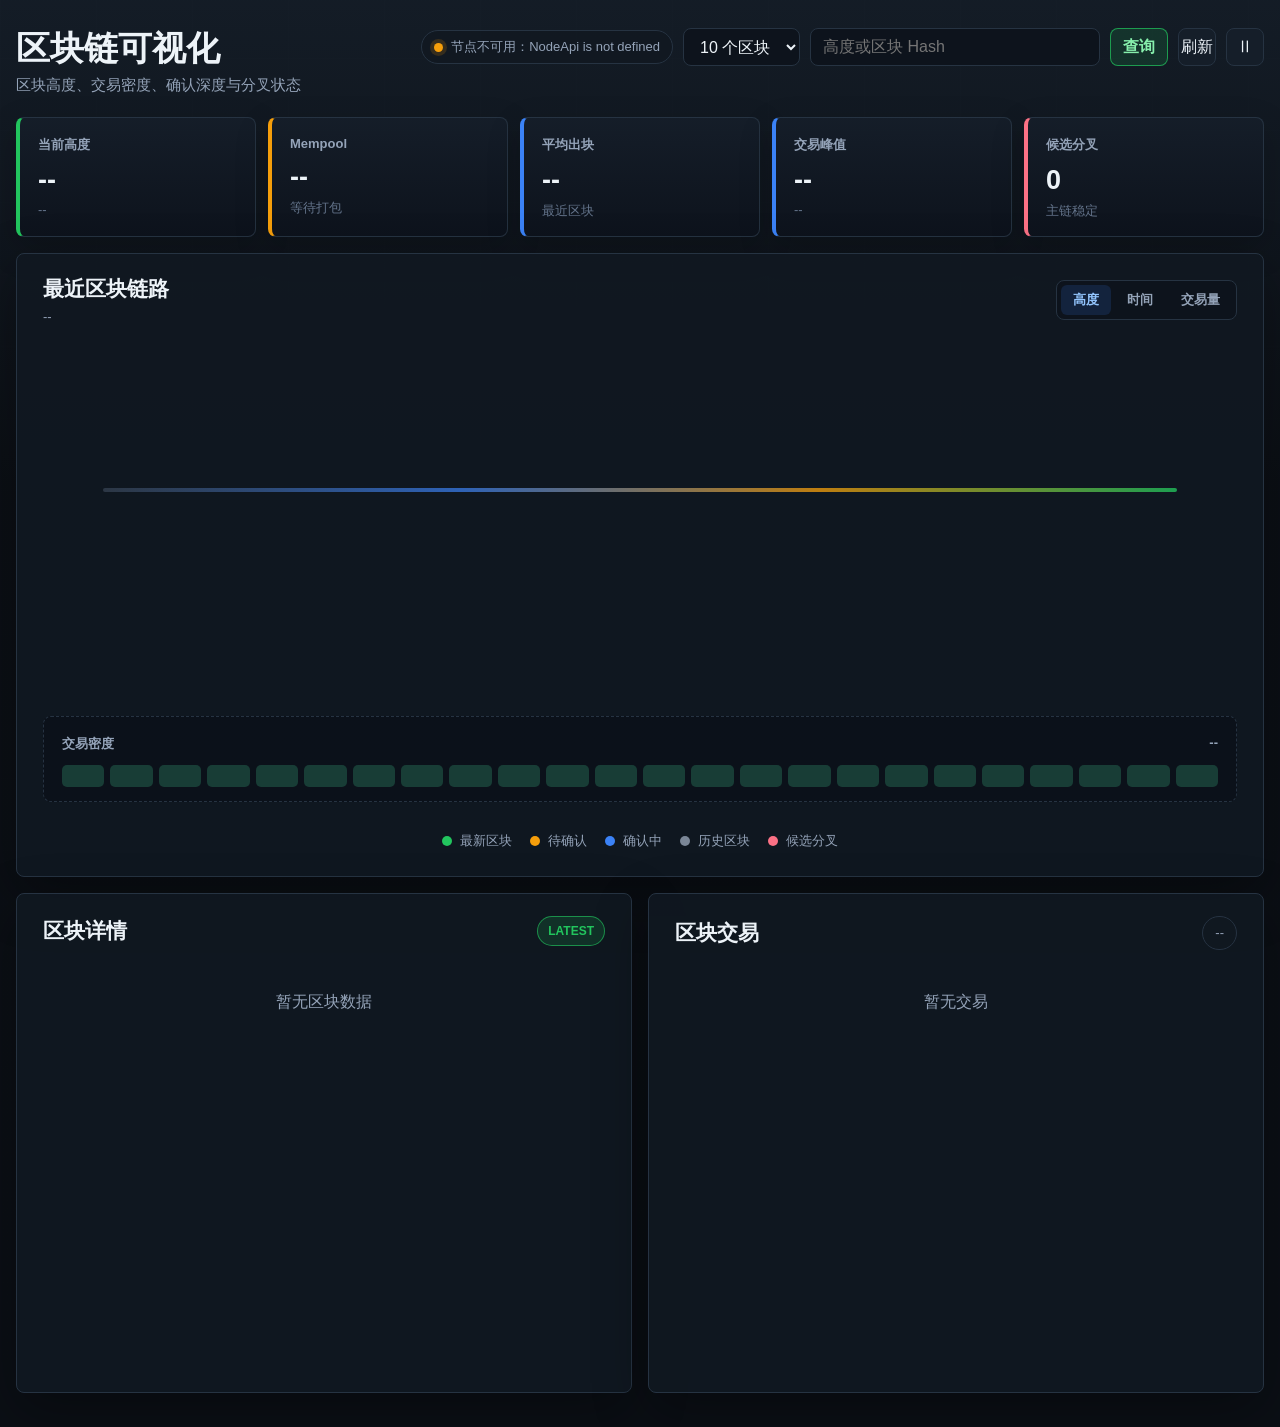
==== commit 2c6c332b: "统一累计工作量选链，修复交易池淘汰与 QUIC 重传处理 主链与存储：启动和离线重建索引时，按累计工作量选择区块体齐全的分支。工作量相同时保留已应用的链尖。区块和索引写入成功后再发布包含高度、哈希和累" ====
--- a/src/main/resources/static/block-visualization.html
+++ b/src/main/resources/static/block-visualization.html
@@ -781,6 +781,7 @@
             }
         }
     </style>
+<link rel="stylesheet" href="/node-theme.css">
 <script src="/node-api.js"></script>
 </head>
 <body>
@@ -799,7 +800,7 @@
             </select>
             <input class="search" id="searchInput" placeholder="高度或区块 Hash" autocomplete="off">
             <button class="primary" id="searchBtn" type="button">查询</button>
-            <button class="icon" id="refreshBtn" type="button" aria-label="刷新">↻</button>
+            <button class="icon" id="refreshBtn" type="button" aria-label="刷新数据">刷新</button>
             <button class="icon" id="autoBtn" type="button" aria-label="自动刷新">Ⅱ</button>
         </div>
     </header>
@@ -893,6 +894,8 @@
     const state = {
         blocks: [],
         orphans: [],
+        tip: null,
+        searchedBlock: null,
         selectedHash: null,
         view: 'height',
         autoRefresh: true,
@@ -973,14 +976,15 @@
         return 0;
     }
 
-    function normalizeBlock(raw, index, latestHeight) {
+    function normalizeBlock(raw, tip, onMainChain = true) {
         const height = Number(raw.height ?? raw.blockHeight ?? 0);
         const hash = String(raw.hash ?? raw.blockHash ?? '');
         const txCount = readTxCount(raw);
         const time = Number(raw.time ?? raw.timestamp ?? 0);
-        const confirmations = Math.max(0, latestHeight - height + 1);
+        const confirmations = onMainChain ? Math.max(0, Number(tip.height) - height + 1) : 0;
         let status = 'history';
-        if (confirmations <= 1) status = 'latest';
+        if (!onMainChain) status = 'fork';
+        else if (hash === tip.hash) status = 'latest';
         else if (confirmations <= 2) status = 'pending';
         else if (confirmations <= 5) status = 'confirmed';
         return {
@@ -1017,7 +1021,7 @@
         const count = Number(els.blockCount.value);
         const start = Math.max(0, latestHeight - count + 1);
         let blocks = await fetchJson(`/chain/getBlocksByPage?start=${start}&end=${latestHeight}`);
-        if (!Array.isArray(blocks) || blocks.length === 0) {
+        if (!Array.isArray(blocks) || !blocks.some(block => block.hash === latest.hash)) {
             blocks = [latest];
         }
 
@@ -1036,17 +1040,19 @@
             mempool = null;
         }
 
+        state.tip = normalizeBlock(latest, latest);
+        state.searchedBlock = null;
         state.blocks = blocks
-            .map((block, index) => normalizeBlock(block, index, latestHeight))
+            .map(block => normalizeBlock(block, latest))
             .sort((a, b) => a.height - b.height);
-        state.orphans = orphans.map((block, index) => ({
-            ...normalizeBlock(block, index, latestHeight),
+        state.orphans = orphans.map(block => ({
+            ...normalizeBlock(block, latest, false),
             status: 'orphan'
         }));
         state.mempool = mempool;
         state.source = 'live';
         if (!state.selectedHash || !state.blocks.some(block => block.hash === state.selectedHash)) {
-            state.selectedHash = state.blocks[state.blocks.length - 1]?.hash ?? null;
+            state.selectedHash = state.tip.hash;
         }
     }
 
@@ -1056,6 +1062,7 @@
         const txs = [1188, 2460, 1732, 2543, 1690, 2779, 4304, 3204, 1858, 2368, 1420, 3910, 2105, 1764, 2960, 3318];
         const count = Number(els.blockCount.value);
         const latestHeight = base + count - 1;
+        const mockTip = {height: latestHeight, hash: makeHash(latestHeight)};
         state.blocks = Array.from({length: count}, (_, index) => {
             const height = base + index;
             const txCount = txs[index % txs.length];
@@ -1071,7 +1078,7 @@
                 nonce: 3982411507 - index * 17493,
                 chainWorkDecimal: String(928374982734982734n + BigInt(index) * 8192n),
                 transactions: makeMockTxs(height, txCount)
-            }, index, latestHeight);
+            }, mockTip);
         });
         state.orphans = [
             normalizeBlock({
@@ -1085,11 +1092,13 @@
                 bits: 486604799,
                 nonce: 285147921,
                 transactions: makeMockTxs(latestHeight + 77, 947)
-            }, 0, latestHeight)
+            }, mockTip, false)
         ].map(block => ({...block, status: 'orphan'}));
         state.mempool = {totalTransactions: 12931, pendingCount: 12931, totalFees: 182400};
         state.source = 'mock';
-        state.selectedHash = state.blocks[state.blocks.length - 1]?.hash ?? null;
+        state.tip = state.blocks[state.blocks.length - 1];
+        state.searchedBlock = null;
+        state.selectedHash = state.tip.hash;
     }
 
     function makeHash(seed) {
@@ -1163,12 +1172,13 @@
         return blocks.find(block => block.hash === state.selectedHash)
             || state.blocks.find(block => block.hash === state.selectedHash)
             || state.orphans.find(block => block.hash === state.selectedHash)
-            || state.blocks[state.blocks.length - 1]
+            || (state.searchedBlock?.hash === state.selectedHash ? state.searchedBlock : null)
+            || state.tip
             || null;
     }
 
     function renderMetrics(blocks) {
-        const latest = [...blocks].sort((a, b) => b.height - a.height)[0];
+        const latest = state.tip;
         const peak = [...blocks].sort((a, b) => b.txCount - a.txCount)[0];
         const intervals = blocks.slice(1).map((block, index) => Math.abs(block.time - blocks[index].time)).filter(Boolean);
         const avg = intervals.length ? intervals.reduce((sum, value) => sum + value, 0) / intervals.length : 0;
@@ -1301,6 +1311,7 @@
             pending: ['PENDING', 'var(--amber)'],
             confirmed: ['CONFIRMED', 'var(--blue)'],
             history: ['HISTORY', '#94a3b8'],
+            fork: ['侧链', 'var(--red)'],
             orphan: ['STALE', 'var(--red)']
         }[block.status] || ['BLOCK', '#94a3b8'];
         els.detailBadge.textContent = badge[0];
@@ -1383,13 +1394,18 @@
         setSource('loading');
         try {
             const isHeight = /^\d+$/.test(query);
-            const block = await fetchJson(isHeight ? `/chain/getBlockByHeight?height=${query}` : `/chain/getBlockByHash?hash=${encodeURIComponent(query)}`);
-            const latestHeight = Math.max(Number(block.height), ...state.blocks.map(item => item.height));
-            const normalized = normalizeBlock(block, 0, latestHeight);
+            const [block] = await Promise.all([
+                fetchJson(isHeight ? `/chain/getBlockByHeight?height=${query}` : `/chain/getBlockByHash?hash=${encodeURIComponent(query)}`),
+                loadLiveData()
+            ]);
+            const onMainChain = state.blocks.some(item => item.hash === block.hash)
+                || await fetchJson(`/bitcoin/chain/isMainChain?hash=${encodeURIComponent(block.hash)}`);
+            const normalized = normalizeBlock(block, state.tip, onMainChain);
             const exists = state.blocks.some(item => item.hash === normalized.hash);
-            if (!exists) {
+            if (!exists && onMainChain) {
                 state.blocks = [...state.blocks.slice(1), normalized].sort((a, b) => a.height - b.height);
             }
+            state.searchedBlock = normalized;
             state.selectedHash = normalized.hash;
             state.source = 'live';
             render();
